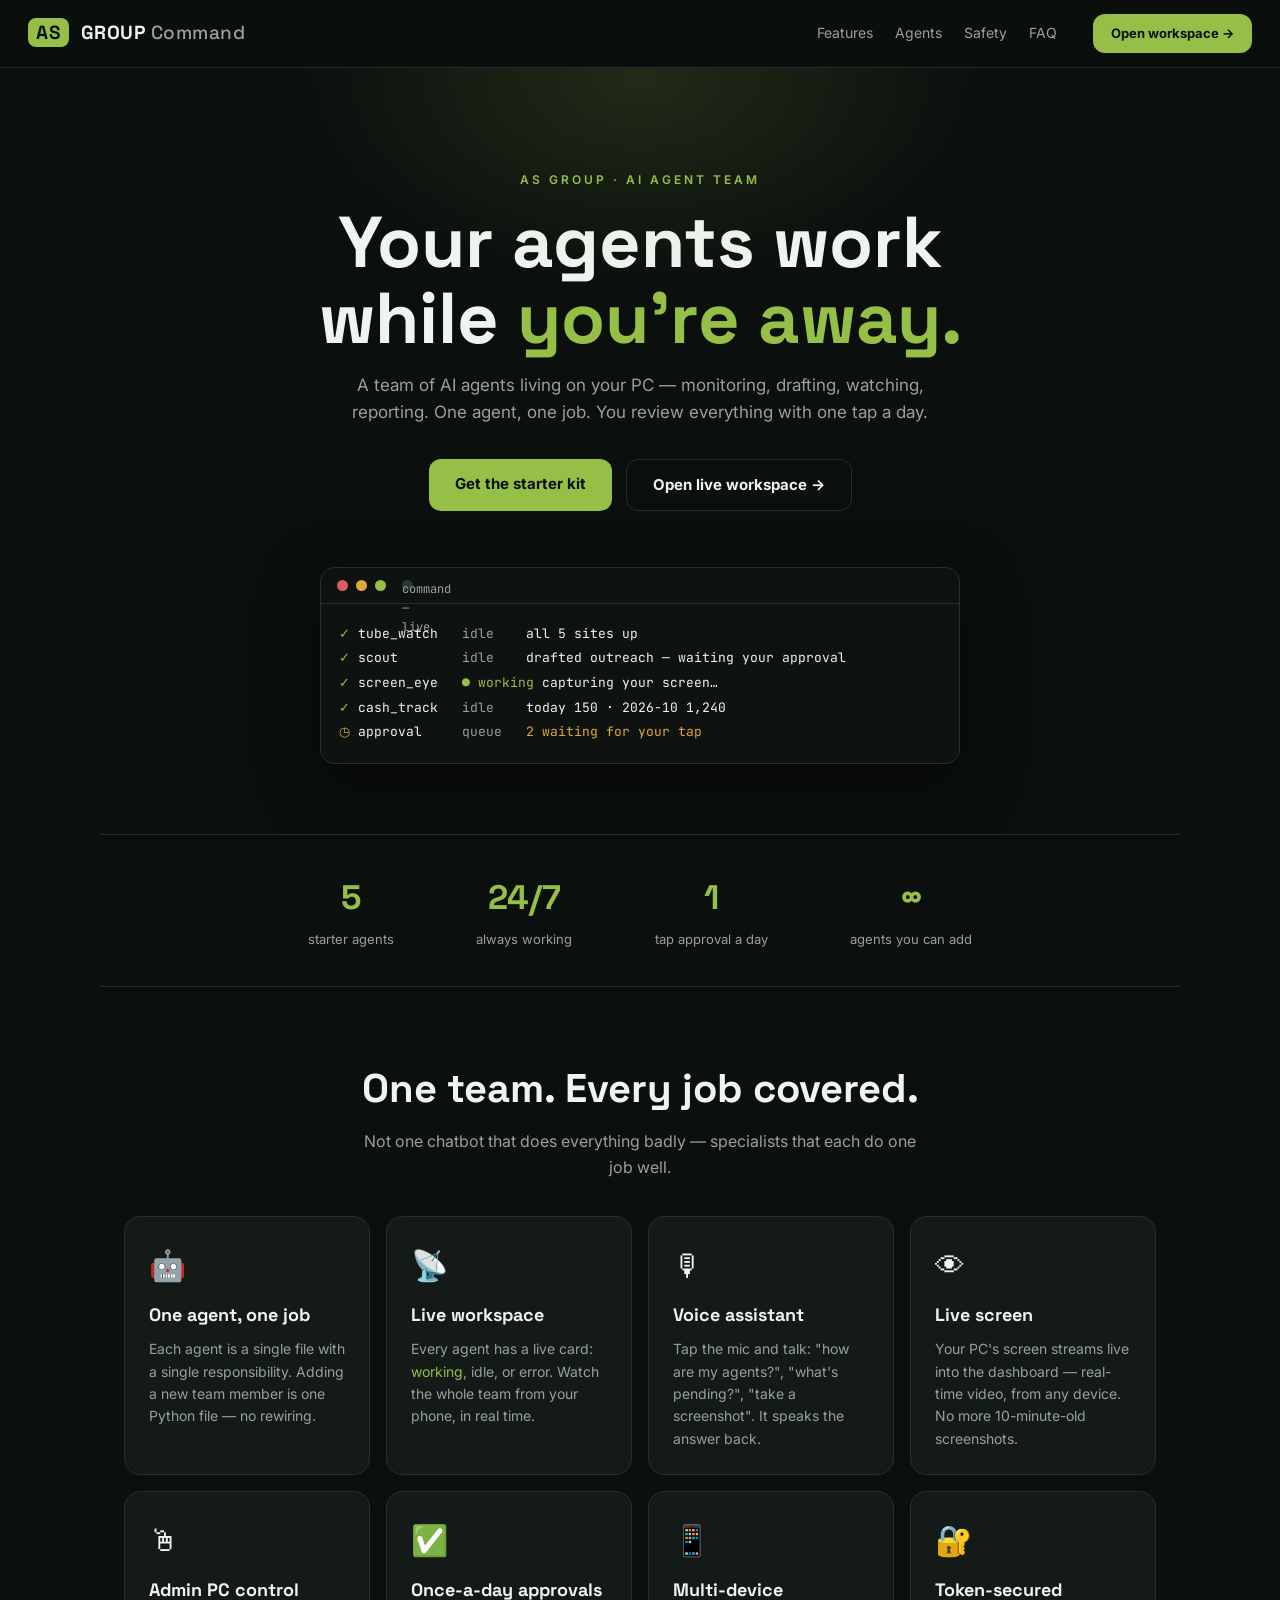
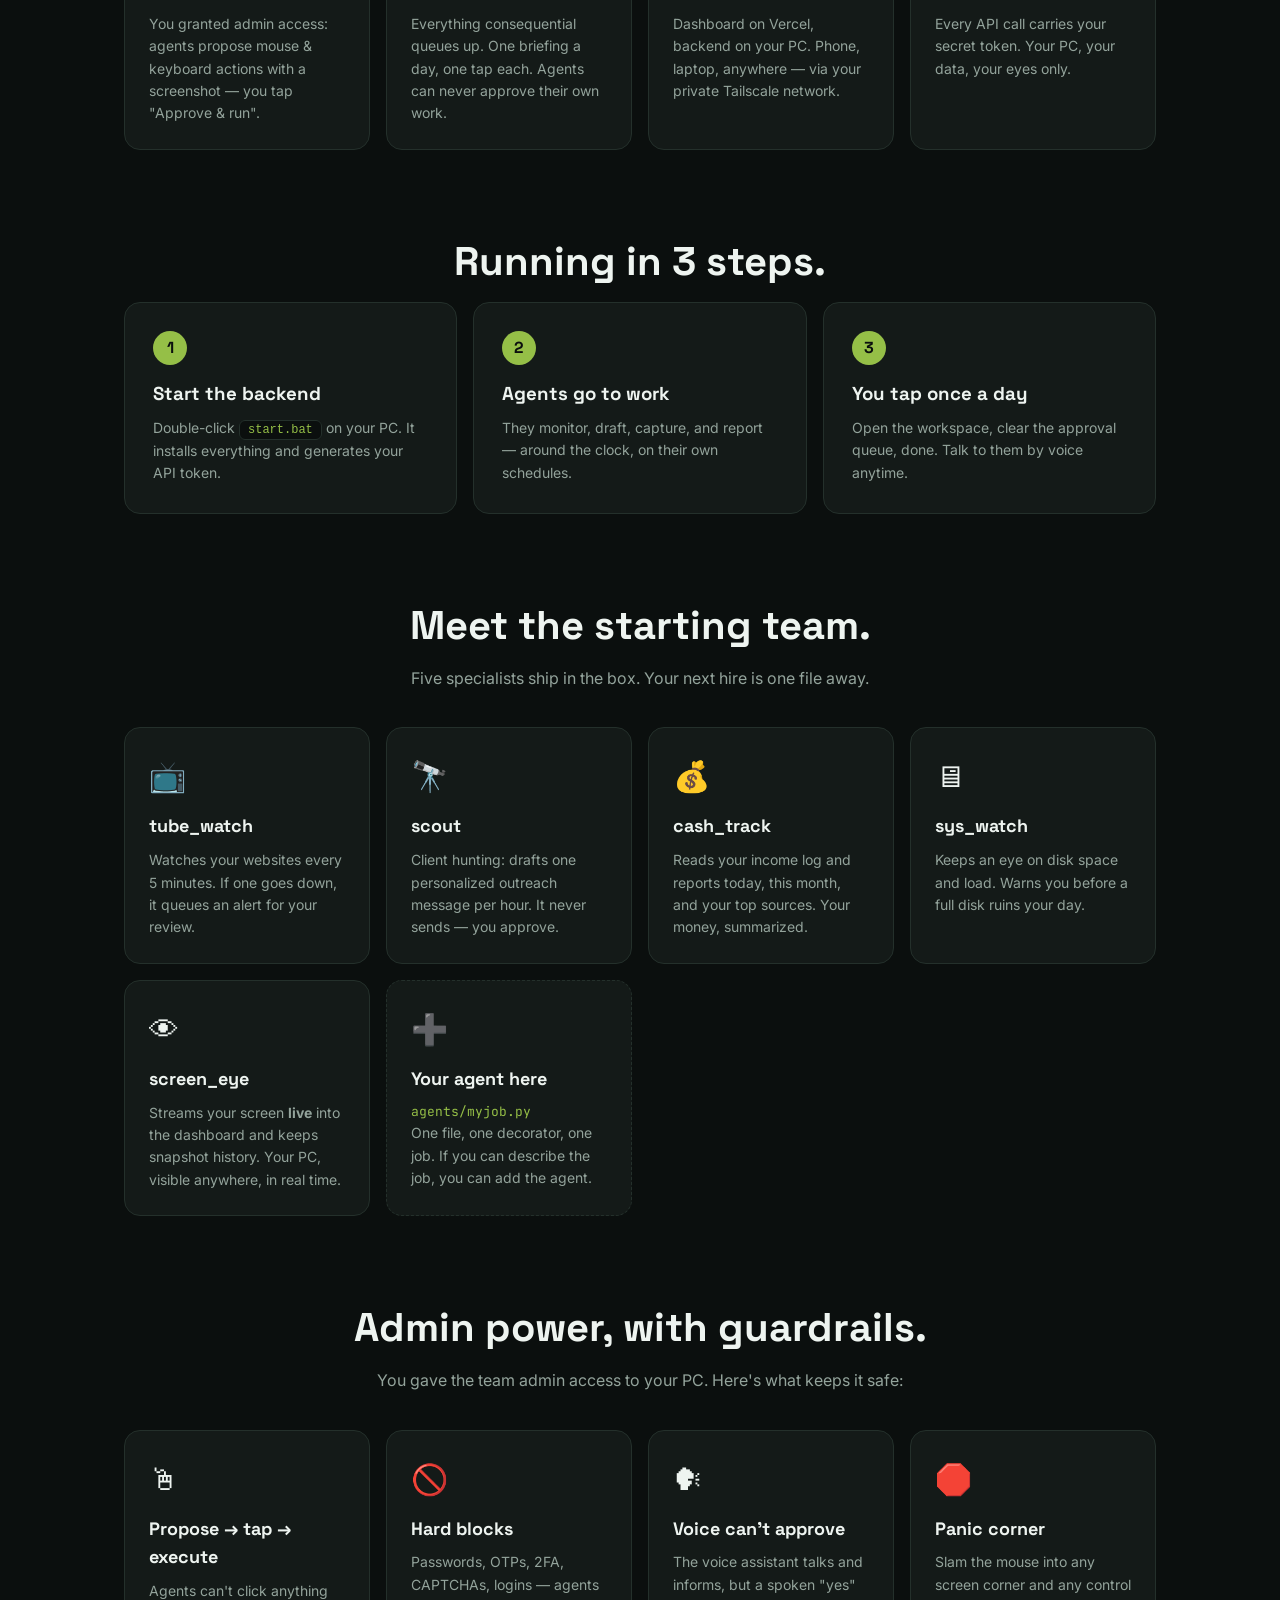
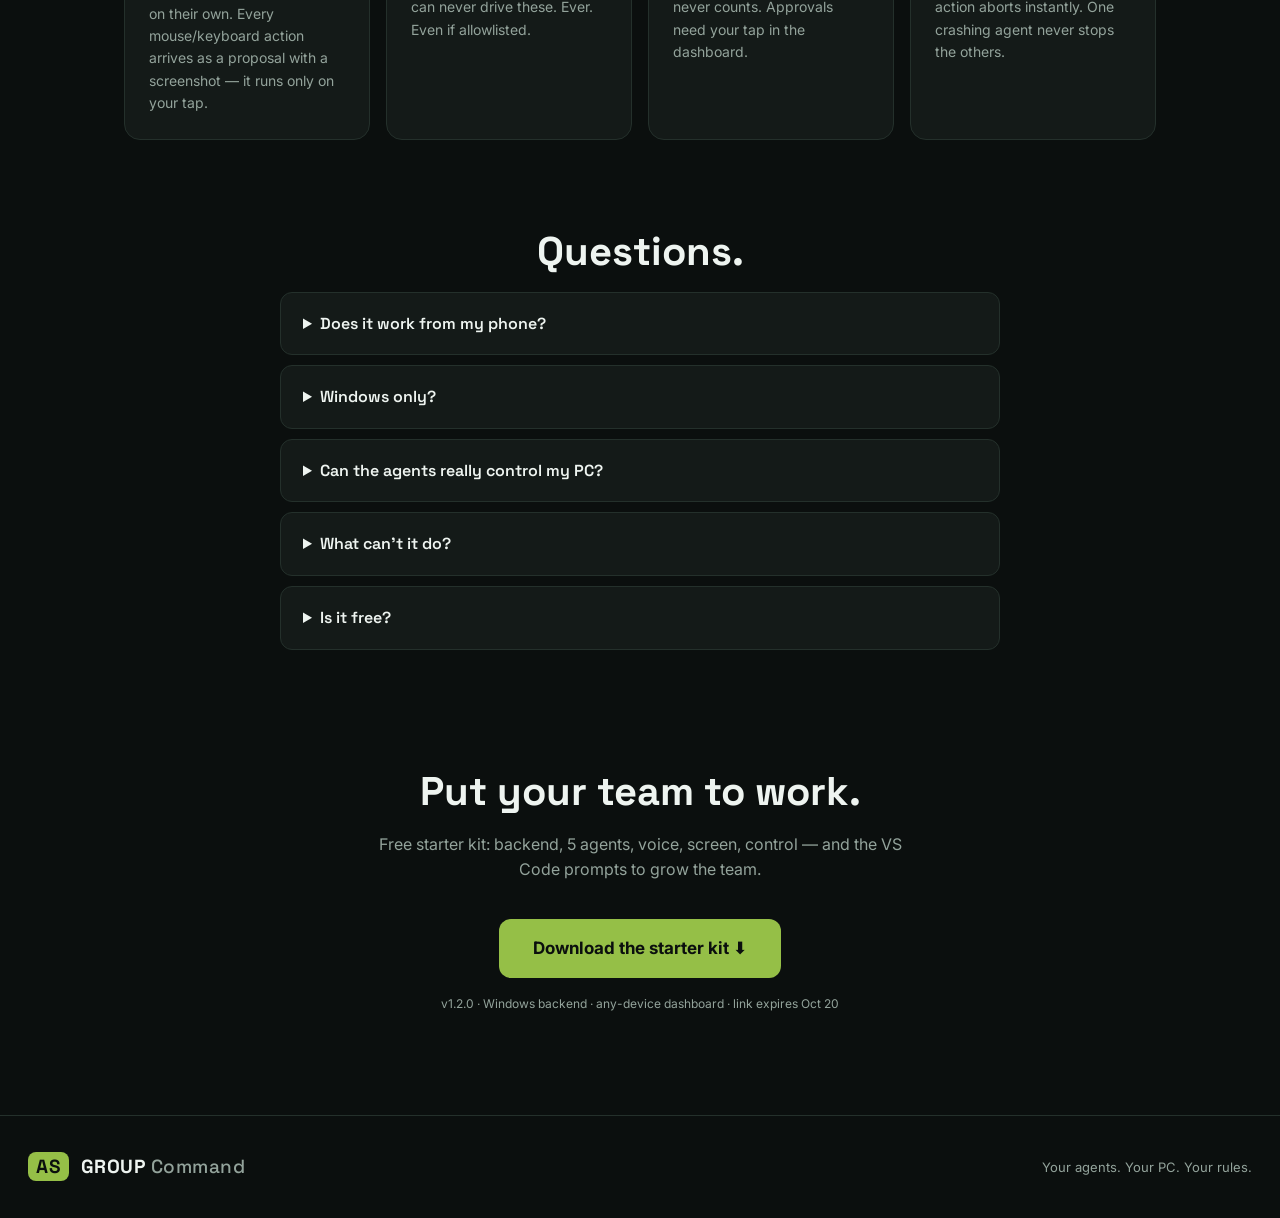
==== frontend/index.html @ 1a02e199 "Deploy command center dashboard and agents" ====
<!doctype html>
<html lang="en">
<head>
<meta charset="utf-8">
<meta name="viewport" content="width=device-width, initial-scale=1">
<title>AS GROUP Command — Your AI agent team</title>
<meta name="description" content="A team of AI agents that works on your PC while you're away. One agent, one job. Voice control, live screen, one-tap approvals.">
<link rel="stylesheet" href="site.css">
<link rel="preconnect" href="https://fonts.googleapis.com">
<link href="https://fonts.googleapis.com/css2?family=Space+Grotesk:wght@500;600;700&family=Inter:wght@400;500;600&family=JetBrains+Mono:wght@400;500&display=swap" rel="stylesheet">
</head>
<body>
<nav>
  <div class="brand"><span class="logo">AS</span> GROUP <em>Command</em></div>
  <div class="links">
    <a href="#features">Features</a><a href="#agents">Agents</a>
    <a href="#safety">Safety</a><a href="#faq">FAQ</a>
  </div>
  <a class="btn small" href="dashboard.html">Open workspace →</a>
  <button class="burger" id="burger" aria-label="menu">☰</button>
</nav>
<div class="mobilemenu hidden" id="mobilemenu">
  <a href="#features">Features</a><a href="#agents">Agents</a>
  <a href="#safety">Safety</a><a href="#faq">FAQ</a>
  <a href="dashboard.html">Open workspace →</a>
</div>

<header class="hero">
  <div class="glow"></div>
  <p class="kicker">AS GROUP · AI AGENT TEAM</p>
  <h1>Your agents work<br>while <span>you're away.</span></h1>
  <p class="sub">A team of AI agents living on your PC — monitoring, drafting, watching, reporting. One agent, one job. You review everything with one tap a day.</p>
  <div class="cta">
    <a class="btn" href="#download">Get the starter kit</a>
    <a class="btn ghost" href="dashboard.html">Open live workspace →</a>
  </div>
  <div class="terminal">
    <div class="tbar"><span></span><span></span><span></span><span class="ttitle">command — live</span></div>
    <pre id="term"><span class="g">✓</span> tube_watch   <span class="mut">idle</span>    all 5 sites up
<span class="g">✓</span> scout        <span class="mut">idle</span>    drafted outreach — waiting your approval
<span class="g">✓</span> screen_eye   <span class="grn">● working</span> capturing your screen…
<span class="g">✓</span> cash_track   <span class="mut">idle</span>    today 150 · 2026-10 1,240
<span class="amb">◷</span> approval     <span class="mut">queue</span>   <span class="amb">2 waiting for your tap</span></pre>
  </div>
</header>

<section class="stats">
  <div><b data-count="5">0</b><span>starter agents</span></div>
  <div><b>24/7</b><span>always working</span></div>
  <div><b data-count="1">0</b><span>tap approval a day</span></div>
  <div><b>∞</b><span>agents you can add</span></div>
</section>

<section id="features">
  <h2>One team. Every job covered.</h2>
  <p class="secsub">Not one chatbot that does everything badly — specialists that each do one job well.</p>
  <div class="grid">
    <div class="card"><div class="ico">🤖</div><h3>One agent, one job</h3><p>Each agent is a single file with a single responsibility. Adding a new team member is one Python file — no rewiring.</p></div>
    <div class="card"><div class="ico">📡</div><h3>Live workspace</h3><p>Every agent has a live card: <span class="grn">working</span>, idle, or error. Watch the whole team from your phone, in real time.</p></div>
    <div class="card"><div class="ico">🎙</div><h3>Voice assistant</h3><p>Tap the mic and talk: "how are my agents?", "what's pending?", "take a screenshot". It speaks the answer back.</p></div>
    <div class="card"><div class="ico">👁</div><h3>Live screen</h3><p>Your PC's screen streams live into the dashboard — real-time video, from any device. No more 10-minute-old screenshots.</p></div>
    <div class="card"><div class="ico">🖱</div><h3>Admin PC control</h3><p>You granted admin access: agents propose mouse & keyboard actions with a screenshot — you tap "Approve & run".</p></div>
    <div class="card"><div class="ico">✅</div><h3>Once-a-day approvals</h3><p>Everything consequential queues up. One briefing a day, one tap each. Agents can never approve their own work.</p></div>
    <div class="card"><div class="ico">📱</div><h3>Multi-device</h3><p>Dashboard on Vercel, backend on your PC. Phone, laptop, anywhere — via your private Tailscale network.</p></div>
    <div class="card"><div class="ico">🔐</div><h3>Token-secured</h3><p>Every API call carries your secret token. Your PC, your data, your eyes only.</p></div>
  </div>
</section>

<section id="how">
  <h2>Running in 3 steps.</h2>
  <div class="steps">
    <div class="step"><b>1</b><h3>Start the backend</h3><p>Double-click <code>start.bat</code> on your PC. It installs everything and generates your API token.</p></div>
    <div class="step"><b>2</b><h3>Agents go to work</h3><p>They monitor, draft, capture, and report — around the clock, on their own schedules.</p></div>
    <div class="step"><b>3</b><h3>You tap once a day</h3><p>Open the workspace, clear the approval queue, done. Talk to them by voice anytime.</p></div>
  </div>
</section>

<section id="agents">
  <h2>Meet the starting team.</h2>
  <p class="secsub">Five specialists ship in the box. Your next hire is one file away.</p>
  <div class="grid">
    <div class="card"><div class="ico">📺</div><h3>tube_watch</h3><p>Watches your websites every 5 minutes. If one goes down, it queues an alert for your review.</p></div>
    <div class="card"><div class="ico">🔭</div><h3>scout</h3><p>Client hunting: drafts one personalized outreach message per hour. It never sends — you approve.</p></div>
    <div class="card"><div class="ico">💰</div><h3>cash_track</h3><p>Reads your income log and reports today, this month, and your top sources. Your money, summarized.</p></div>
    <div class="card"><div class="ico">🖥</div><h3>sys_watch</h3><p>Keeps an eye on disk space and load. Warns you before a full disk ruins your day.</p></div>
    <div class="card"><div class="ico">👁</div><h3>screen_eye</h3><p>Streams your screen <b>live</b> into the dashboard and keeps snapshot history. Your PC, visible anywhere, in real time.</p></div>
    <div class="card new"><div class="ico">➕</div><h3>Your agent here</h3><p class="mono">agents/myjob.py</p><p>One file, one decorator, one job. If you can describe the job, you can add the agent.</p></div>
  </div>
</section>

<section id="safety">
  <h2>Admin power, with guardrails.</h2>
  <p class="secsub">You gave the team admin access to your PC. Here's what keeps it safe:</p>
  <div class="grid">
    <div class="card"><div class="ico">🖱</div><h3>Propose → tap → execute</h3><p>Agents can't click anything on their own. Every mouse/keyboard action arrives as a proposal with a screenshot — it runs only on your tap.</p></div>
    <div class="card"><div class="ico">🚫</div><h3>Hard blocks</h3><p>Passwords, OTPs, 2FA, CAPTCHAs, logins — agents can never drive these. Ever. Even if allowlisted.</p></div>
    <div class="card"><div class="ico">🗣</div><h3>Voice can't approve</h3><p>The voice assistant talks and informs, but a spoken "yes" never counts. Approvals need your tap in the dashboard.</p></div>
    <div class="card"><div class="ico">🛑</div><h3>Panic corner</h3><p>Slam the mouse into any screen corner and any control action aborts instantly. One crashing agent never stops the others.</p></div>
  </div>
</section>

<section id="faq">
  <h2>Questions.</h2>
  <div class="faq">
    <details><summary>Does it work from my phone?</summary><p>Yes. The dashboard is a website — open it on your phone, enter your backend address and token once. From anywhere, use Tailscale (free) to reach your PC privately.</p></details>
    <details><summary>Windows only?</summary><p>The backend (where agents live) runs on Windows — that's where your work is. The dashboard works on any device with a browser.</p></details>
    <details><summary>Can the agents really control my PC?</summary><p>Yes — with your explicit grant. They propose each action with a screenshot; you tap "Approve & run". You can also allowlist safe actions (like screenshots) to run without asking.</p></details>
    <details><summary>What can't it do?</summary><p>Agents never send messages, post, publish, or spend on their own. They never touch logins, OTPs, or CAPTCHAs. Voice informs but never approves.</p></details>
    <details><summary>Is it free?</summary><p>Yes — it's your software on your PC. No subscriptions, no cloud fees. The dashboard hosting is on Vercel's free tier.</p></details>
  </div>
</section>

<section id="download" class="cta2">
  <h2>Put your team to work.</h2>
  <p class="secsub">Free starter kit: backend, 5 agents, voice, screen, control — and the VS Code prompts to grow the team.</p>
  <a class="btn big" href="https://muse.ai/files/1357005217494019/990604426631243/2vliom17kjibmdvypqzsr7bu/asgroup-command-starter.zip">Download the starter kit ⬇</a>
  <p class="fine">v1.2.0 · Windows backend · any-device dashboard · link expires Oct 20</p>
</section>

<footer>
  <div class="brand"><span class="logo">AS</span> GROUP <em>Command</em></div>
  <p>Your agents. Your PC. Your rules.</p>
</footer>
<script src="site.js"></script>
</body>
</html>
---- frontend/site.css ----
:root{
  --bg:#0B0F0E; --panel:#141a18; --line:#24302b; --txt:#eef4f0; --mut:#93a39b;
  --green:#95BF47; --amber:#e0a83c; --red:#e05c5c;
}
*{box-sizing:border-box}
html{scroll-behavior:smooth}
body{margin:0;background:var(--bg);color:var(--txt);font-family:Inter,system-ui,sans-serif;line-height:1.6}
nav{display:flex;align-items:center;gap:28px;padding:14px 28px;position:sticky;top:0;background:rgba(11,15,14,.92);backdrop-filter:blur(10px);border-bottom:1px solid var(--line);z-index:10}
.brand{font-family:"Space Grotesk",sans-serif;font-weight:700;font-size:19px;letter-spacing:.5px;white-space:nowrap}
.brand .logo{background:var(--green);color:#0B0F0E;border-radius:8px;padding:2px 8px;margin-right:6px}
.brand em{font-style:normal;color:var(--mut);font-weight:500}
nav .links{display:flex;gap:22px;margin-left:auto}
nav .links a, .mobilemenu a{color:var(--mut);text-decoration:none;font-size:14px}
nav .links a:hover{color:var(--txt)}
.btn{background:var(--green);color:#0B0F0E;font-weight:700;border-radius:12px;padding:13px 26px;text-decoration:none;display:inline-block;border:0;cursor:pointer;font-size:15px}
.btn.small{padding:9px 18px;font-size:13px;margin-left:8px}
.btn.ghost{background:transparent;color:var(--txt);border:1px solid var(--line)}
.btn.big{font-size:17px;padding:16px 34px}
.burger{display:none;background:none;border:1px solid var(--line);color:var(--txt);border-radius:8px;padding:8px 12px;font-size:16px;margin-left:auto}
.mobilemenu{display:flex;flex-direction:column;gap:4px;padding:12px 28px;border-bottom:1px solid var(--line);background:var(--bg)}
.mobilemenu a{padding:8px 0;border-bottom:1px solid #1a221e}
.hidden{display:none}
.hero{position:relative;text-align:center;padding:90px 24px 70px;overflow:hidden}
.glow{position:absolute;top:-200px;left:50%;transform:translateX(-50%);width:700px;height:420px;background:radial-gradient(ellipse,rgba(149,191,71,.16),transparent 70%);pointer-events:none}
.kicker{color:var(--green);letter-spacing:3px;font-size:12px;font-weight:600}
.hero h1{font-family:"Space Grotesk",sans-serif;font-size:clamp(40px,7vw,72px);line-height:1.05;margin:16px 0}
.hero h1 span{color:var(--green)}
.hero .sub{color:var(--mut);max-width:600px;margin:0 auto 32px;font-size:17px}
.cta{display:flex;gap:14px;justify-content:center;flex-wrap:wrap;margin-bottom:56px}
.terminal{max-width:640px;margin:0 auto;background:#0e1311;border:1px solid var(--line);border-radius:14px;text-align:left;box-shadow:0 20px 60px rgba(0,0,0,.5)}
.tbar{display:flex;gap:8px;align-items:center;padding:12px 16px;border-bottom:1px solid var(--line)}
.tbar span{width:11px;height:11px;border-radius:50%;background:#2c3833}
.tbar span:nth-child(1){background:#e05c5c}.tbar span:nth-child(2){background:#e0a83c}.tbar span:nth-child(3){background:#95BF47}
.ttitle{margin-left:8px;color:var(--mut);font-size:12px;font-family:"JetBrains Mono",monospace}
.terminal pre{margin:0;padding:18px;font-family:"JetBrains Mono",monospace;font-size:13px;line-height:1.9;overflow-x:auto}
.g{color:var(--green)}.grn{color:var(--green)}.amb{color:var(--amber)}.mut{color:var(--mut)}
.stats{display:flex;justify-content:center;gap:8%;padding:36px 24px;border-top:1px solid var(--line);border-bottom:1px solid var(--line);flex-wrap:wrap;text-align:center}
.stats div{display:flex;flex-direction:column;gap:4px}
.stats b{font-family:"Space Grotesk",sans-serif;font-size:34px;color:var(--green)}
.stats span{color:var(--mut);font-size:13px}
section{max-width:1080px;margin:0 auto;padding:70px 24px 10px}
h2{font-family:"Space Grotesk",sans-serif;font-size:clamp(28px,4vw,40px);margin:0 0 8px;text-align:center}
.secsub{color:var(--mut);text-align:center;max-width:560px;margin:0 auto 36px}
.grid{display:grid;grid-template-columns:repeat(auto-fill,minmax(240px,1fr));gap:16px}
.card{background:var(--panel);border:1px solid var(--line);border-radius:16px;padding:24px;transition:transform .2s,border-color .2s}
.card:hover{transform:translateY(-4px);border-color:var(--green)}
.card .ico{font-size:30px;margin-bottom:12px}
.card h3{margin:0 0 8px;font-family:"Space Grotesk",sans-serif;font-size:18px}
.card p{margin:0;color:var(--mut);font-size:14px}
.card .mono{font-family:"JetBrains Mono",monospace;color:var(--green);font-size:13px}
.card.new{border-style:dashed}
.steps{display:grid;grid-template-columns:repeat(auto-fit,minmax(260px,1fr));gap:16px}
.step{background:var(--panel);border:1px solid var(--line);border-radius:16px;padding:28px}
.step b{display:inline-block;background:var(--green);color:#0B0F0E;width:34px;height:34px;border-radius:50%;text-align:center;line-height:34px;font-family:"Space Grotesk",sans-serif;margin-bottom:14px}
.step h3{margin:0 0 8px;font-family:"Space Grotesk",sans-serif}
.step p{color:var(--mut);font-size:14px;margin:0}
.step code{background:var(--bg);border:1px solid var(--line);border-radius:6px;padding:2px 8px;font-size:12px;color:var(--green)}
.faq{max-width:720px;margin:0 auto}
.faq details{background:var(--panel);border:1px solid var(--line);border-radius:12px;margin-bottom:10px;padding:18px 22px}
.faq summary{cursor:pointer;font-weight:600;font-family:"Space Grotesk",sans-serif}
.faq p{color:var(--mut);font-size:14px;margin:10px 0 0}
.cta2{text-align:center;padding:90px 24px}
.cta2 .fine{color:var(--mut);font-size:12px;margin-top:16px}
footer{border-top:1px solid var(--line);padding:36px 28px;display:flex;justify-content:space-between;align-items:center;flex-wrap:wrap;gap:12px}
footer p{color:var(--mut);font-size:13px;margin:0}
@media(max-width:700px){nav .links,nav .btn.small{display:none}.burger{display:block}.cta .btn{width:100%;text-align:center}}
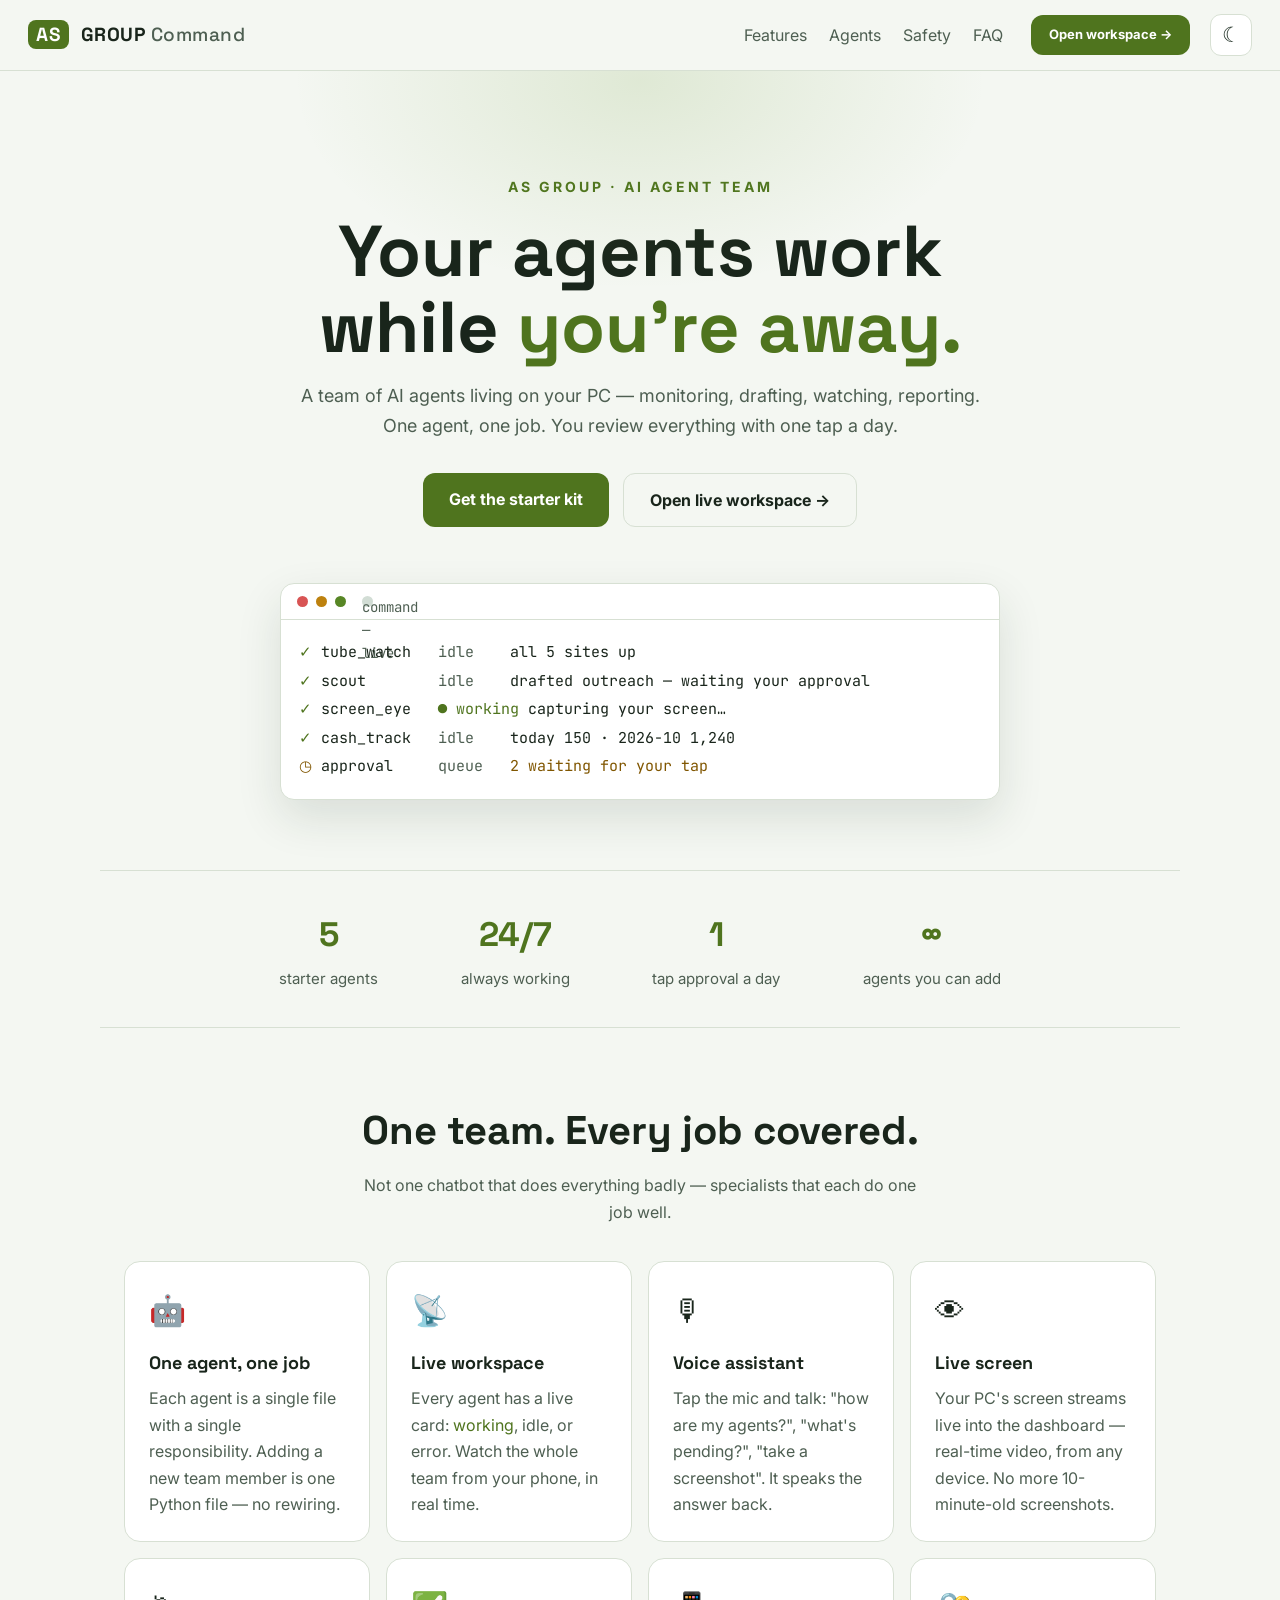
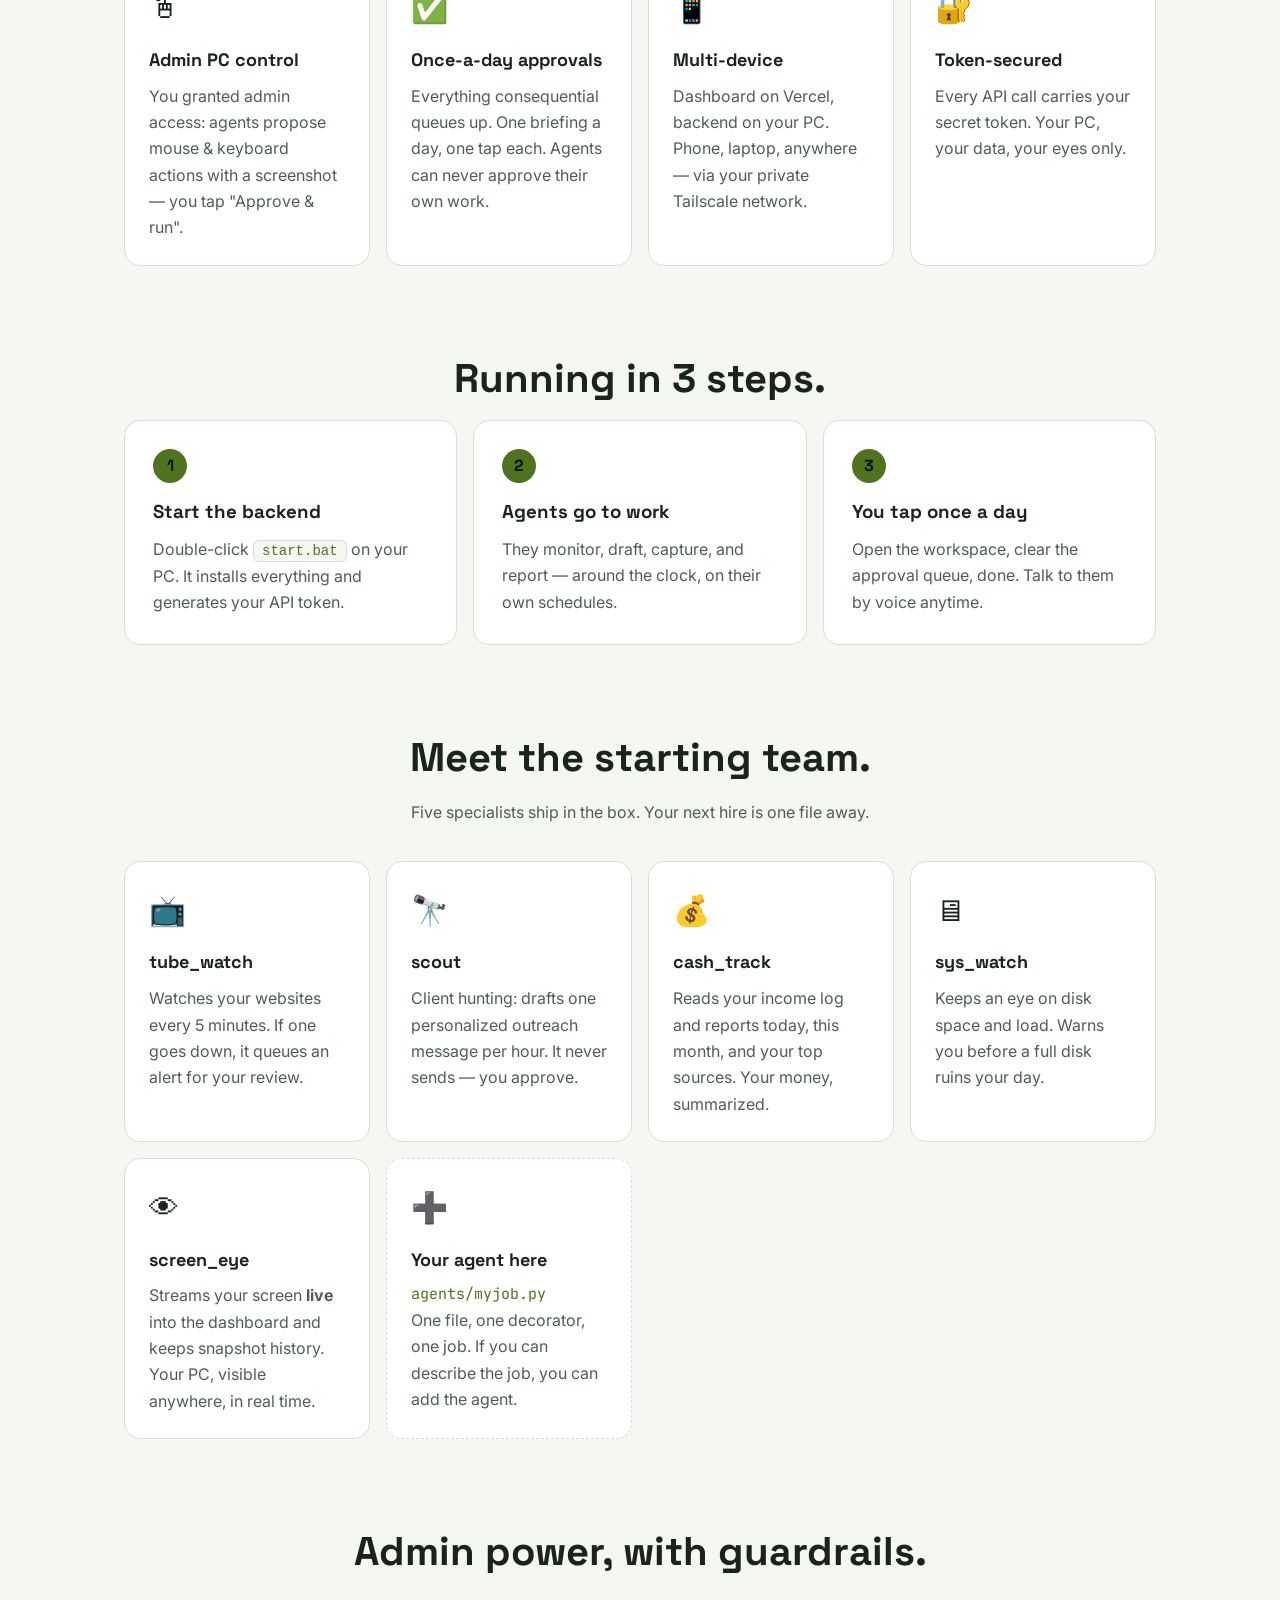
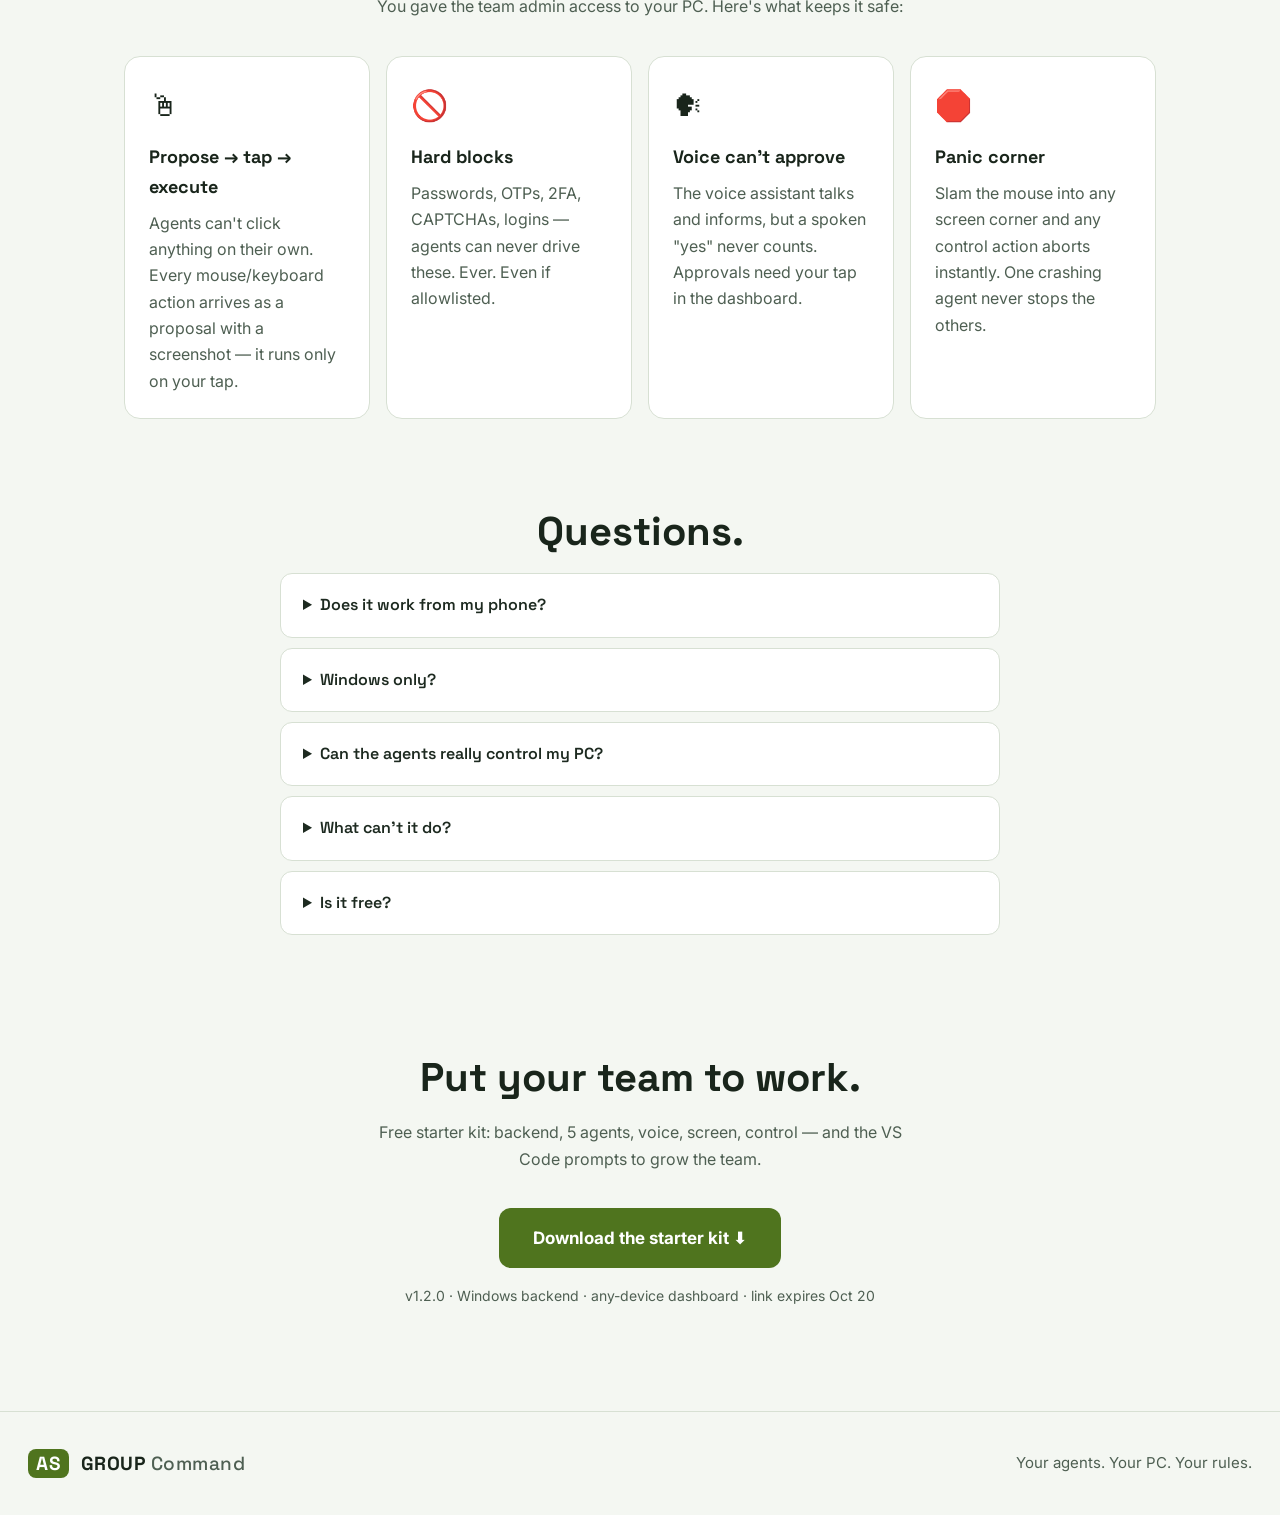
==== commit 0e9015df: "Add shared SQLite notes and responsive light theme" ====
--- a/frontend/index.html
+++ b/frontend/index.html
@@ -3,8 +3,12 @@
 <head>
 <meta charset="utf-8">
 <meta name="viewport" content="width=device-width, initial-scale=1">
+<meta name="theme-color" content="#070b10">
 <title>AS GROUP Command — Your AI agent team</title>
 <meta name="description" content="A team of AI agents that works on your PC while you're away. One agent, one job. Voice control, live screen, one-tap approvals.">
+<link rel="manifest" href="manifest.webmanifest">
+<link rel="icon" href="icon.svg" type="image/svg+xml">
+<link rel="apple-touch-icon" href="icon.svg">
 <link rel="stylesheet" href="site.css">
 <link rel="preconnect" href="https://fonts.googleapis.com">
 <link href="https://fonts.googleapis.com/css2?family=Space+Grotesk:wght@500;600;700&family=Inter:wght@400;500;600&family=JetBrains+Mono:wght@400;500&display=swap" rel="stylesheet">
@@ -17,6 +21,7 @@
     <a href="#safety">Safety</a><a href="#faq">FAQ</a>
   </div>
   <a class="btn small" href="dashboard.html">Open workspace →</a>
+  <button type="button" id="siteThemeBtn" class="theme-toggle" title="Switch to light theme" aria-label="Switch to light theme">☼</button>
   <button class="burger" id="burger" aria-label="menu">☰</button>
 </nav>
 <div class="mobilemenu hidden" id="mobilemenu">
--- a/frontend/site.css
+++ b/frontend/site.css
@@ -1,43 +1,43 @@
 :root{
-  --bg:#0B0F0E; --panel:#141a18; --line:#24302b; --txt:#eef4f0; --mut:#93a39b;
-  --green:#95BF47; --amber:#e0a83c; --red:#e05c5c;
+  color-scheme:dark;--bg:#0b0f0e;--panel:#141a18;--line:#24302b;--txt:#eef4f0;--mut:#a4b2aa;
+  --green:#95bf47;--green-ink:#10150b;--amber:#f0bd52;--red:#ed7777;--nav:rgba(11,15,14,.96);
 }
 *{box-sizing:border-box}
 html{scroll-behavior:smooth}
-body{margin:0;background:var(--bg);color:var(--txt);font-family:Inter,system-ui,sans-serif;line-height:1.6}
-nav{display:flex;align-items:center;gap:28px;padding:14px 28px;position:sticky;top:0;background:rgba(11,15,14,.92);backdrop-filter:blur(10px);border-bottom:1px solid var(--line);z-index:10}
+body{margin:0;background:var(--bg);color:var(--txt);font-family:Inter,system-ui,sans-serif;font-size:16px;line-height:1.65}
+nav{display:flex;align-items:center;gap:20px;padding:14px 28px;position:sticky;top:0;background:var(--nav);backdrop-filter:blur(10px);border-bottom:1px solid var(--line);z-index:10}
 .brand{font-family:"Space Grotesk",sans-serif;font-weight:700;font-size:19px;letter-spacing:.5px;white-space:nowrap}
-.brand .logo{background:var(--green);color:#0B0F0E;border-radius:8px;padding:2px 8px;margin-right:6px}
+.brand .logo{background:var(--green);color:var(--green-ink);border-radius:8px;padding:2px 8px;margin-right:6px}
 .brand em{font-style:normal;color:var(--mut);font-weight:500}
 nav .links{display:flex;gap:22px;margin-left:auto}
-nav .links a, .mobilemenu a{color:var(--mut);text-decoration:none;font-size:14px}
+nav .links a, .mobilemenu a{color:var(--mut);text-decoration:none;font-size:16px}
 nav .links a:hover{color:var(--txt)}
-.btn{background:var(--green);color:#0B0F0E;font-weight:700;border-radius:12px;padding:13px 26px;text-decoration:none;display:inline-block;border:0;cursor:pointer;font-size:15px}
+.btn{background:var(--green);color:var(--green-ink);font-weight:700;border-radius:12px;padding:13px 26px;text-decoration:none;display:inline-block;border:0;cursor:pointer;font-size:16px}
 .btn.small{padding:9px 18px;font-size:13px;margin-left:8px}
 .btn.ghost{background:transparent;color:var(--txt);border:1px solid var(--line)}
 .btn.big{font-size:17px;padding:16px 34px}
 .burger{display:none;background:none;border:1px solid var(--line);color:var(--txt);border-radius:8px;padding:8px 12px;font-size:16px;margin-left:auto}
 .mobilemenu{display:flex;flex-direction:column;gap:4px;padding:12px 28px;border-bottom:1px solid var(--line);background:var(--bg)}
-.mobilemenu a{padding:8px 0;border-bottom:1px solid #1a221e}
+.mobilemenu a{padding:8px 0;border-bottom:1px solid var(--line)}
 .hidden{display:none}
 .hero{position:relative;text-align:center;padding:90px 24px 70px;overflow:hidden}
 .glow{position:absolute;top:-200px;left:50%;transform:translateX(-50%);width:700px;height:420px;background:radial-gradient(ellipse,rgba(149,191,71,.16),transparent 70%);pointer-events:none}
-.kicker{color:var(--green);letter-spacing:3px;font-size:12px;font-weight:600}
+.kicker{color:var(--green);letter-spacing:3px;font-size:14px;font-weight:700}
 .hero h1{font-family:"Space Grotesk",sans-serif;font-size:clamp(40px,7vw,72px);line-height:1.05;margin:16px 0}
 .hero h1 span{color:var(--green)}
-.hero .sub{color:var(--mut);max-width:600px;margin:0 auto 32px;font-size:17px}
+.hero .sub{color:var(--mut);max-width:680px;margin:0 auto 32px;font-size:18px}
 .cta{display:flex;gap:14px;justify-content:center;flex-wrap:wrap;margin-bottom:56px}
-.terminal{max-width:640px;margin:0 auto;background:#0e1311;border:1px solid var(--line);border-radius:14px;text-align:left;box-shadow:0 20px 60px rgba(0,0,0,.5)}
+.terminal{max-width:720px;margin:0 auto;background:var(--panel);border:1px solid var(--line);border-radius:14px;text-align:left;box-shadow:0 20px 60px rgba(0,0,0,.22)}
 .tbar{display:flex;gap:8px;align-items:center;padding:12px 16px;border-bottom:1px solid var(--line)}
 .tbar span{width:11px;height:11px;border-radius:50%;background:#2c3833}
 .tbar span:nth-child(1){background:#e05c5c}.tbar span:nth-child(2){background:#e0a83c}.tbar span:nth-child(3){background:#95BF47}
-.ttitle{margin-left:8px;color:var(--mut);font-size:12px;font-family:"JetBrains Mono",monospace}
-.terminal pre{margin:0;padding:18px;font-family:"JetBrains Mono",monospace;font-size:13px;line-height:1.9;overflow-x:auto}
+.ttitle{margin-left:8px;color:var(--mut);font-size:14px;font-family:"JetBrains Mono",monospace}
+.terminal pre{margin:0;padding:18px;font-family:"JetBrains Mono",monospace;font-size:15px;line-height:1.9;overflow-x:auto}
 .g{color:var(--green)}.grn{color:var(--green)}.amb{color:var(--amber)}.mut{color:var(--mut)}
 .stats{display:flex;justify-content:center;gap:8%;padding:36px 24px;border-top:1px solid var(--line);border-bottom:1px solid var(--line);flex-wrap:wrap;text-align:center}
 .stats div{display:flex;flex-direction:column;gap:4px}
 .stats b{font-family:"Space Grotesk",sans-serif;font-size:34px;color:var(--green)}
-.stats span{color:var(--mut);font-size:13px}
+.stats span{color:var(--mut);font-size:15px}
 section{max-width:1080px;margin:0 auto;padding:70px 24px 10px}
 h2{font-family:"Space Grotesk",sans-serif;font-size:clamp(28px,4vw,40px);margin:0 0 8px;text-align:center}
 .secsub{color:var(--mut);text-align:center;max-width:560px;margin:0 auto 36px}
@@ -46,21 +46,37 @@
 .card:hover{transform:translateY(-4px);border-color:var(--green)}
 .card .ico{font-size:30px;margin-bottom:12px}
 .card h3{margin:0 0 8px;font-family:"Space Grotesk",sans-serif;font-size:18px}
-.card p{margin:0;color:var(--mut);font-size:14px}
-.card .mono{font-family:"JetBrains Mono",monospace;color:var(--green);font-size:13px}
+.card p{margin:0;color:var(--mut);font-size:16px}
+.card .mono{font-family:"JetBrains Mono",monospace;color:var(--green);font-size:15px}
 .card.new{border-style:dashed}
 .steps{display:grid;grid-template-columns:repeat(auto-fit,minmax(260px,1fr));gap:16px}
 .step{background:var(--panel);border:1px solid var(--line);border-radius:16px;padding:28px}
 .step b{display:inline-block;background:var(--green);color:#0B0F0E;width:34px;height:34px;border-radius:50%;text-align:center;line-height:34px;font-family:"Space Grotesk",sans-serif;margin-bottom:14px}
 .step h3{margin:0 0 8px;font-family:"Space Grotesk",sans-serif}
-.step p{color:var(--mut);font-size:14px;margin:0}
-.step code{background:var(--bg);border:1px solid var(--line);border-radius:6px;padding:2px 8px;font-size:12px;color:var(--green)}
+.step p{color:var(--mut);font-size:16px;margin:0}
+.step code{background:var(--bg);border:1px solid var(--line);border-radius:6px;padding:2px 8px;font-size:14px;color:var(--green)}
 .faq{max-width:720px;margin:0 auto}
 .faq details{background:var(--panel);border:1px solid var(--line);border-radius:12px;margin-bottom:10px;padding:18px 22px}
 .faq summary{cursor:pointer;font-weight:600;font-family:"Space Grotesk",sans-serif}
-.faq p{color:var(--mut);font-size:14px;margin:10px 0 0}
+.faq p{color:var(--mut);font-size:16px;margin:10px 0 0}
 .cta2{text-align:center;padding:90px 24px}
-.cta2 .fine{color:var(--mut);font-size:12px;margin-top:16px}
+.cta2 .fine{color:var(--mut);font-size:14px;margin-top:16px}
 footer{border-top:1px solid var(--line);padding:36px 28px;display:flex;justify-content:space-between;align-items:center;flex-wrap:wrap;gap:12px}
-footer p{color:var(--mut);font-size:13px;margin:0}
+footer p{color:var(--mut);font-size:15px;margin:0}
 @media(max-width:700px){nav .links,nav .btn.small{display:none}.burger{display:block}.cta .btn{width:100%;text-align:center}}
+
+.theme-toggle{width:42px;height:42px;flex:0 0 auto;display:grid;place-items:center;border:1px solid var(--line);border-radius:11px;background:var(--panel);color:var(--txt);font-size:21px;cursor:pointer}
+.theme-toggle:hover{border-color:var(--green)}
+button:focus-visible,a:focus-visible,summary:focus-visible{outline:3px solid var(--green);outline-offset:3px}
+section[id]{scroll-margin-top:78px}
+@media(max-width:700px){nav{gap:10px;padding:11px 14px}.theme-toggle{margin-left:auto;width:40px;height:40px}.burger{margin-left:0}.hero{padding:68px 18px 52px}.hero h1{font-size:clamp(36px,11vw,56px)}.hero .sub{font-size:17px}.stats{gap:22px;padding:28px 16px}.stats div{min-width:38%}section{padding:54px 18px 8px}.grid,.steps{grid-template-columns:1fr;gap:12px}.card,.step{padding:20px}.cta2{padding:62px 18px}.cta2 .btn.big{width:100%;padding:14px 16px}footer{padding:28px 18px}}
+@media(max-width:380px){.brand{font-size:16px}.theme-toggle{width:38px;height:38px}.burger{padding:7px 9px}.hero{padding-top:54px}.terminal pre{font-size:13px;padding:14px}.stats div{min-width:42%}.faq details{padding:16px}.btn.big{font-size:15px}}
+@media(prefers-reduced-motion:reduce){html{scroll-behavior:auto}.card{transition:none}}
+
+:root[data-theme="light"]{color-scheme:light;--bg:#f4f7f2;--panel:#fff;--line:#d7e0d3;--txt:#19251b;--mut:#4e5f52;--green:#4f741e;--green-ink:#fff;--amber:#805600;--red:#a92f36;--nav:rgba(244,247,242,.97)}
+:root[data-theme="light"] .terminal{box-shadow:0 18px 45px rgba(26,48,31,.12)}
+:root[data-theme="light"] .glow{background:radial-gradient(ellipse,rgba(104,151,46,.15),transparent 70%)}
+:root[data-theme="light"] .tbar span{background:#d2ddd5}
+:root[data-theme="light"] .tbar span:nth-child(1){background:#d85454}:root[data-theme="light"] .tbar span:nth-child(2){background:#bd810e}:root[data-theme="light"] .tbar span:nth-child(3){background:#578625}
+:root[data-theme="light"] .faq summary{color:#1d2a20}
+:root[data-theme="light"] .theme-toggle{background:#fff;color:#243429}
